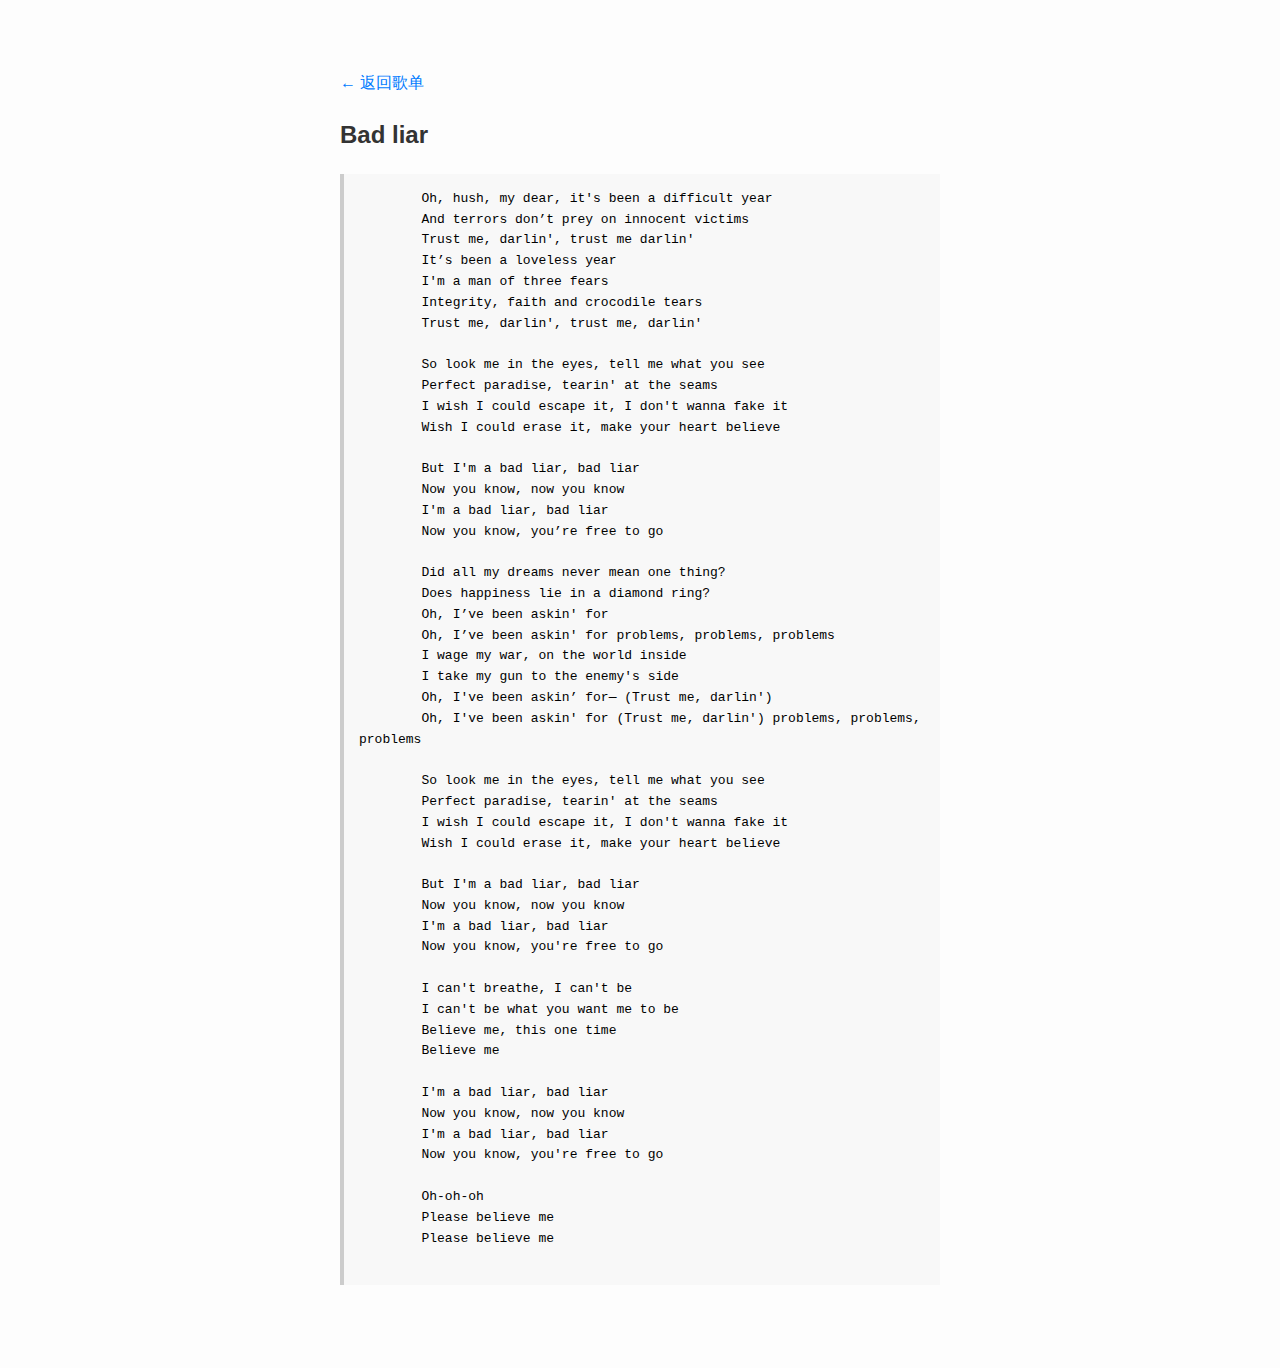
==== bad liar.html @ 4094265f "Add files via upload" ====
<!DOCTYPE html>
<html lang="zh">
<head>
    <meta charset="UTF-8">
    <title>Bad liar</title>
    <link rel="stylesheet" href="style.css">
</head>
<body>
    <a href="index.html">← 返回歌单</a>
    <h2>Bad liar</h2>
    <pre>
        Oh, hush, my dear, it's been a difficult year
        And terrors don’t prey on innocent victims
        Trust me, darlin', trust me darlin'
        It’s been a loveless year
        I'm a man of three fears
        Integrity, faith and crocodile tears
        Trust me, darlin', trust me, darlin'
        
        So look me in the eyes, tell me what you see
        Perfect paradise, tearin' at the seams
        I wish I could escape it, I don't wanna fake it
        Wish I could erase it, make your heart believe
        
        But I'm a bad liar, bad liar
        Now you know, now you know
        I'm a bad liar, bad liar
        Now you know, you’re free to go
        
        Did all my dreams never mean one thing?
        Does happiness lie in a diamond ring?
        Oh, I’ve been askin' for
        Oh, I’ve been askin' for problems, problems, problems
        I wage my war, on the world inside
        I take my gun to the enemy's side
        Oh, I've been askin’ for— (Trust me, darlin')
        Oh, I've been askin' for (Trust me, darlin') problems, problems, problems
        
        So look me in the eyes, tell me what you see
        Perfect paradise, tearin' at the seams
        I wish I could escape it, I don't wanna fake it
        Wish I could erase it, make your heart believe
        
        But I'm a bad liar, bad liar
        Now you know, now you know
        I'm a bad liar, bad liar
        Now you know, you're free to go
        
        I can't breathe, I can't be
        I can't be what you want me to be
        Believe me, this one time
        Believe me
        
        I'm a bad liar, bad liar
        Now you know, now you know
        I'm a bad liar, bad liar
        Now you know, you're free to go
        
        Oh-oh-oh
        Please believe me
        Please believe me
    </pre>
</body>
</html>
---- style.css ----
body {
    font-family: 'Arial', sans-serif;
    max-width: 600px;
    margin: 50px auto;
    padding: 20px;
    background-color: #fdfdfd;
    line-height: 1.6;
}

h1, h2 {
    color: #333;
}

ul {
    list-style: none;
    padding: 0;
}

li {
    margin: 10px 0;
}

a {
    text-decoration: none;
    color: #007bff;
}

a:hover {
    text-decoration: underline;
}

pre {
    background: #f8f8f8;
    padding: 15px;
    border-left: 4px solid #ccc;
    white-space: pre-wrap;
}
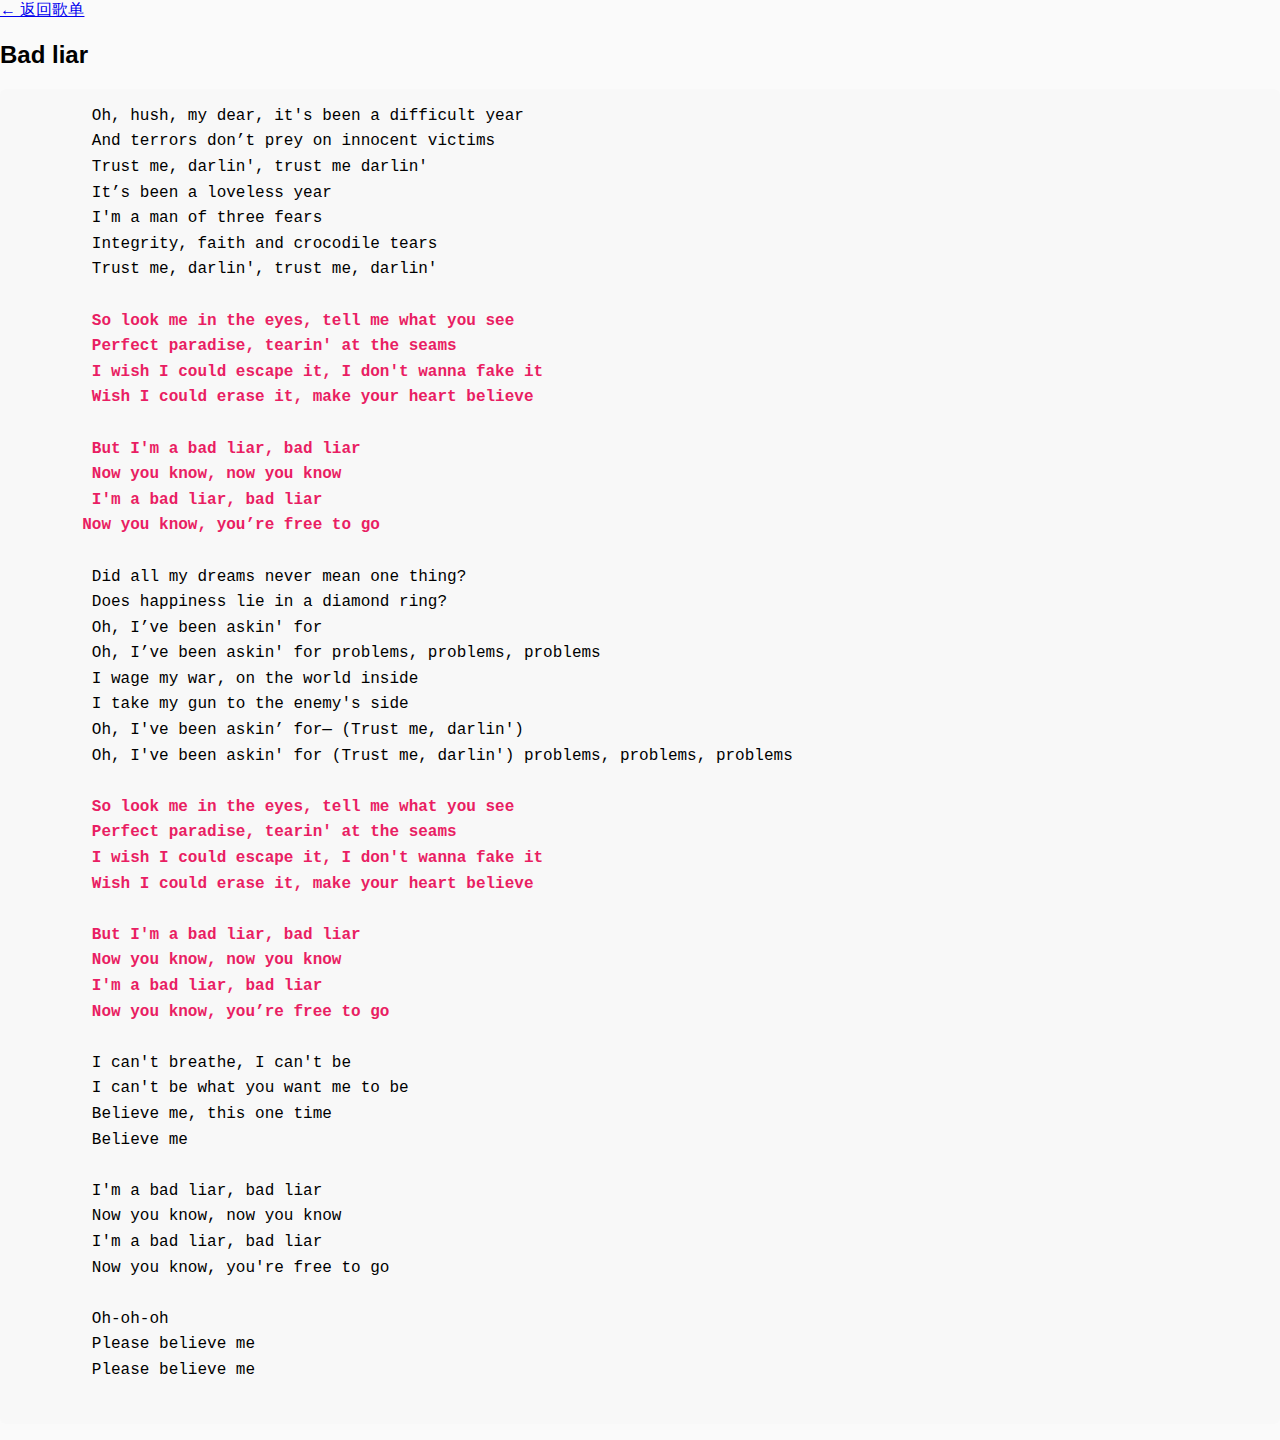
==== commit 709f2ddb: "Add files via upload" ====
--- a/bad liar.html
+++ b/bad liar.html
@@ -6,9 +6,10 @@
     <link rel="stylesheet" href="style.css">
 </head>
 <body>
+
     <a href="index.html">← 返回歌单</a>
-    <h2>Bad liar</h2>
-    <pre>
+    <h2 class="song-title">Bad liar</h2>
+    <pre class="lyrics">
         Oh, hush, my dear, it's been a difficult year
         And terrors don’t prey on innocent victims
         Trust me, darlin', trust me darlin'
@@ -17,15 +18,15 @@
         Integrity, faith and crocodile tears
         Trust me, darlin', trust me, darlin'
         
-        So look me in the eyes, tell me what you see
+        <span class="highlight">So look me in the eyes, tell me what you see
         Perfect paradise, tearin' at the seams
         I wish I could escape it, I don't wanna fake it
-        Wish I could erase it, make your heart believe
+        Wish I could erase it, make your heart believe</span>
         
-        But I'm a bad liar, bad liar
+        <span class="highlight">But I'm a bad liar, bad liar
         Now you know, now you know
         I'm a bad liar, bad liar
-        Now you know, you’re free to go
+       Now you know, you’re free to go</span>
         
         Did all my dreams never mean one thing?
         Does happiness lie in a diamond ring?
@@ -36,15 +37,15 @@
         Oh, I've been askin’ for— (Trust me, darlin')
         Oh, I've been askin' for (Trust me, darlin') problems, problems, problems
         
-        So look me in the eyes, tell me what you see
+        <span class="highlight">So look me in the eyes, tell me what you see
         Perfect paradise, tearin' at the seams
         I wish I could escape it, I don't wanna fake it
-        Wish I could erase it, make your heart believe
-        
-        But I'm a bad liar, bad liar
+        Wish I could erase it, make your heart believe</span>
+            
+        <span class="highlight">But I'm a bad liar, bad liar
         Now you know, now you know
         I'm a bad liar, bad liar
-        Now you know, you're free to go
+        Now you know, you’re free to go</span>
         
         I can't breathe, I can't be
         I can't be what you want me to be
--- a/style.css
+++ b/style.css
@@ -1,37 +1,147 @@
+/* 全局字体和背景 */
 body {
-    font-family: 'Arial', sans-serif;
-    max-width: 600px;
-    margin: 50px auto;
-    padding: 20px;
-    background-color: #fdfdfd;
-    line-height: 1.6;
-}
-
-h1, h2 {
+    margin: 0;
+    padding: 0;
+    font-family: "Helvetica Neue", sans-serif;
+    background-color: #fafafa;
+  }
+  
+  /* 页面主布局：左右排 */
+  .main-layout {
+    display: flex;
+    flex-direction: row;
+    height: 100vh;
+  }
+  
+  /* 左边图片区域 */
+  .left-image {
+    flex: 1;
+    display: flex;
+    align-items: center;
+    justify-content: center;
+    background-color: #f2f2f2;
+    overflow: hidden;
+  }
+  
+  .left-image img {
+    width: 90%;
+    height: auto;
+    max-width: 500px;
+    border-radius: 12px;
+    box-shadow: 0 8px 20px rgba(0, 0, 0, 0.2);
+  }
+  
+  /* 右边内容区域 */
+  .right-content {
+    flex: 1;
+    padding: 60px 40px;
+    background-color: #ffffff;
+    overflow-y: auto;
+  }
+  
+  .right-content h1 {
     color: #333;
-}
-
-ul {
-    list-style: none;
-    padding: 0;
-}
-
-li {
-    margin: 10px 0;
-}
-
-a {
+    margin-bottom: 30px;
+    text-align: center;
+    font-size: 28px;
+  }
+  
+  /* 九宫格专辑区域 */
+  .album-grid {
+    display: grid;
+    grid-template-columns: repeat(3, 1fr);
+    gap: 30px;
+    padding: 0 20px;
+    justify-items: center;
+    align-items: start;
+  }
+  
+  .album-card {
+    text-align: center;
     text-decoration: none;
-    color: #007bff;
-}
-
-a:hover {
-    text-decoration: underline;
-}
-
-pre {
+    color: #333;
+    transition: transform 0.3s ease, box-shadow 0.3s ease;
+  }
+  
+  .album-card img {
+    width: 140px;
+    height: 140px;
+    object-fit: cover;
+    border-radius: 12px;
+    box-shadow: 0 4px 15px rgba(0, 0, 0, 0.1);
+  }
+  
+  .album-title {
+    margin-top: 10px;
+    font-size: 16px;
+    font-weight: bold;
+  }
+  
+  .album-card:hover {
+    transform: scale(1.05);
+    box-shadow: 0 8px 20px rgba(0, 0, 0, 0.2);
+    cursor: pointer;
+  }
+  
+  /* 歌词页预格式样式 */
+  pre {
     background: #f8f8f8;
     padding: 15px;
-    border-left: 4px solid #ccc;
     white-space: pre-wrap;
-}
+    font-size: 16px;
+    line-height: 1.6;
+    border-radius: 6px;
+  }
+  
+  /* 高亮样式 */
+.highlight {
+    color: #e91e63; /* 玫红色 */
+    font-weight: bold;
+  }
+
+  /* ✅ 移动端适配 */
+  @media (max-width: 768px) {
+    .main-layout {
+      flex-direction: column;
+      height: auto;
+    }
+  
+    .left-image,
+    .right-content {
+      flex: none;
+      width: 100%;
+    }
+  
+    .left-image {
+      padding: 20px;
+    }
+  
+    .left-image img {
+      width: 100%;
+      max-width: 100%;
+      height: auto;
+      border-radius: 0;
+      box-shadow: none;
+    }
+  
+    .right-content {
+      padding: 30px 20px;
+    }
+  
+    .album-grid {
+      grid-template-columns: repeat(2, 1fr);
+      gap: 20px;
+    }
+  
+    .album-card img {
+      width: 100%;
+      height: auto;
+    }
+    
+    .center-title {
+        text-align: center;
+        margin-bottom: 20px;
+        font-weight: bold;
+      }
+      
+  }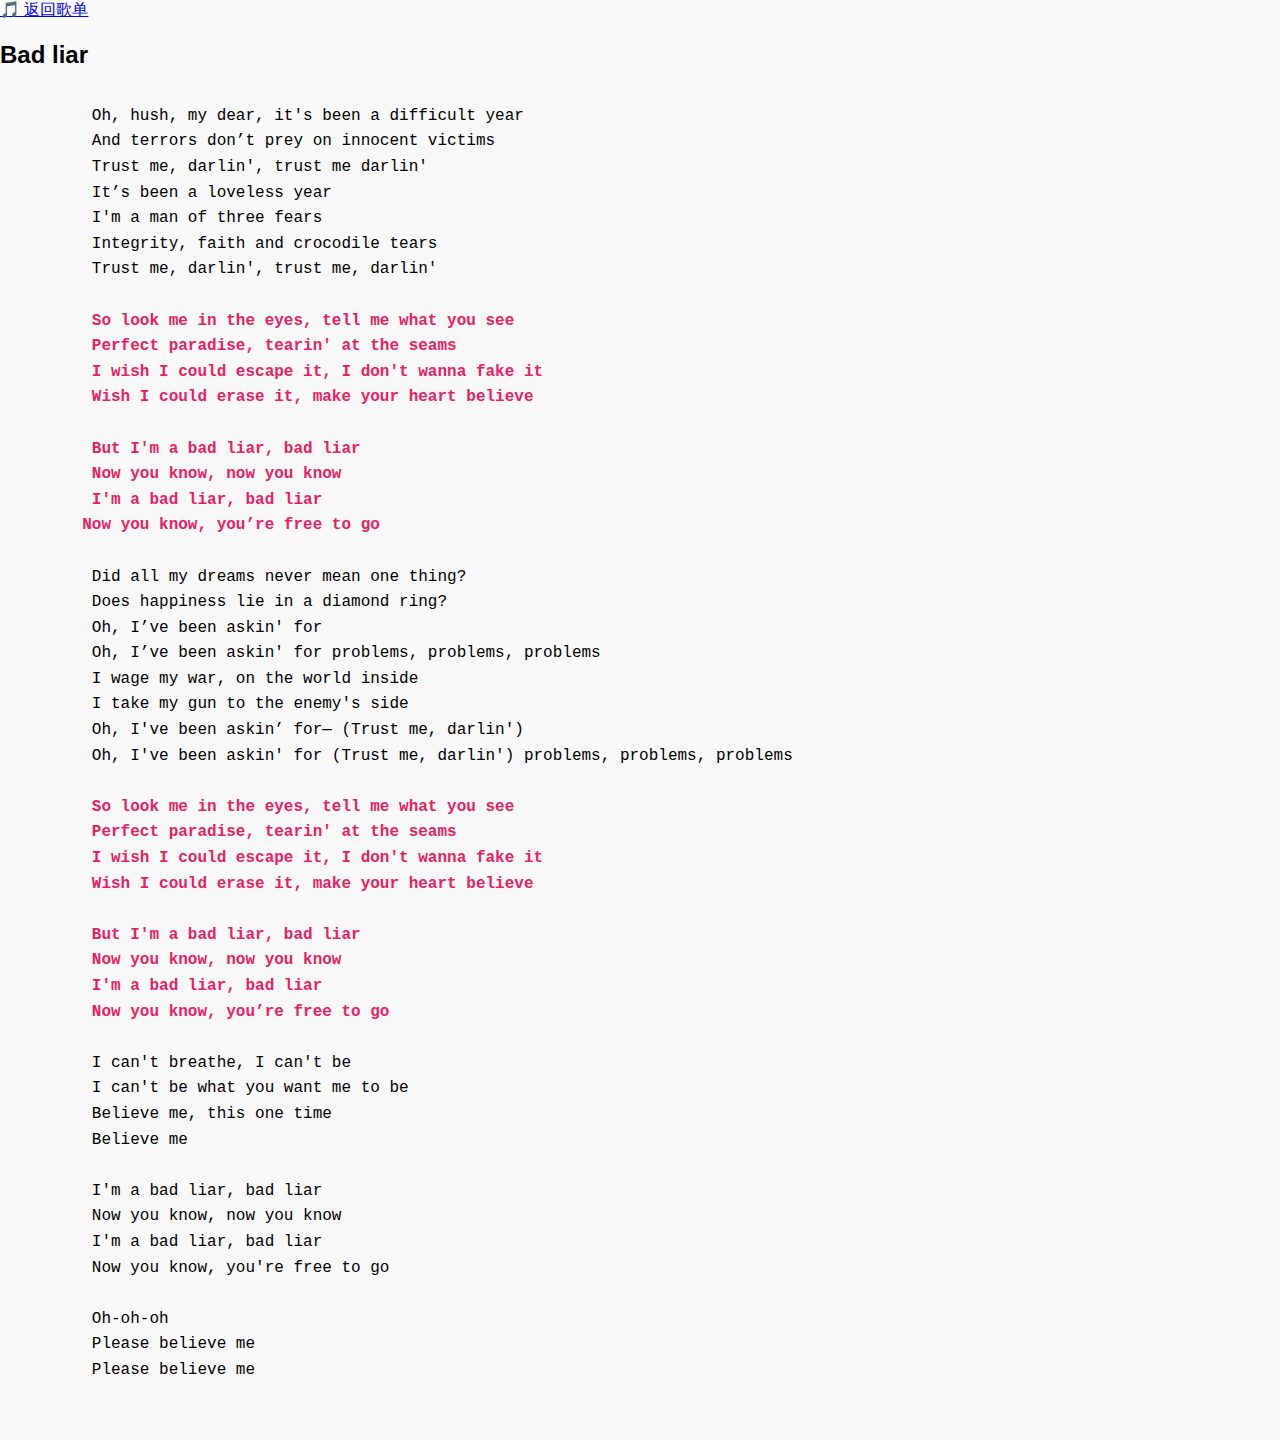
==== commit fa2eb5e2: "Add files via upload" ====
--- a/bad liar.html
+++ b/bad liar.html
@@ -7,8 +7,15 @@
 </head>
 <body>
 
-    <a href="index.html">← 返回歌单</a>
+    <!-- 返回按钮 -->
+    <div class="back-to-home">
+        <a href="index.html">🎵 返回歌单</a>
+    </div>      
+
+    <!-- 歌曲标题 -->
     <h2 class="song-title">Bad liar</h2>
+
+    <!-- 歌词内容 -->
     <pre class="lyrics">
         Oh, hush, my dear, it's been a difficult year
         And terrors don’t prey on innocent victims
--- a/style.css
+++ b/style.css
@@ -4,144 +4,192 @@
     padding: 0;
     font-family: "Helvetica Neue", sans-serif;
     background-color: #fafafa;
-  }
-  
-  /* 页面主布局：左右排 */
-  .main-layout {
+}
+
+/* 页面主布局：左右排 */
+.main-layout {
     display: flex;
     flex-direction: row;
     height: 100vh;
-  }
-  
-  /* 左边图片区域 */
-  .left-image {
+}
+
+/* 左边图片区域 */
+.left-image {
     flex: 1;
     display: flex;
     align-items: center;
     justify-content: center;
     background-color: #f2f2f2;
     overflow: hidden;
-  }
-  
-  .left-image img {
+}
+
+.left-image img {
     width: 90%;
     height: auto;
     max-width: 500px;
     border-radius: 12px;
     box-shadow: 0 8px 20px rgba(0, 0, 0, 0.2);
-  }
-  
-  /* 右边内容区域 */
-  .right-content {
+}
+
+/* 右边内容区域 */
+.right-content {
     flex: 1;
     padding: 60px 40px;
     background-color: #ffffff;
     overflow-y: auto;
-  }
-  
-  .right-content h1 {
+}
+
+.right-content h1 {
     color: #333;
     margin-bottom: 30px;
     text-align: center;
     font-size: 28px;
-  }
-  
-  /* 九宫格专辑区域 */
-  .album-grid {
+}
+
+/* 九宫格专辑区域 */
+.album-grid {
     display: grid;
     grid-template-columns: repeat(3, 1fr);
     gap: 30px;
     padding: 0 20px;
     justify-items: center;
     align-items: start;
-  }
-  
-  .album-card {
+}
+
+.album-card {
     text-align: center;
     text-decoration: none;
     color: #333;
     transition: transform 0.3s ease, box-shadow 0.3s ease;
-  }
-  
-  .album-card img {
+}
+
+.album-card img {
     width: 140px;
     height: 140px;
     object-fit: cover;
     border-radius: 12px;
     box-shadow: 0 4px 15px rgba(0, 0, 0, 0.1);
-  }
-  
-  .album-title {
+}
+
+.album-title {
     margin-top: 10px;
     font-size: 16px;
     font-weight: bold;
-  }
-  
-  .album-card:hover {
+}
+
+.album-card:hover {
     transform: scale(1.05);
     box-shadow: 0 8px 20px rgba(0, 0, 0, 0.2);
     cursor: pointer;
-  }
-  
-  /* 歌词页预格式样式 */
-  pre {
+}
+
+/* 歌词页预格式样式 */
+pre {
     background: #f8f8f8;
     padding: 15px;
     white-space: pre-wrap;
     font-size: 16px;
     line-height: 1.6;
     border-radius: 6px;
-  }
-  
-  /* 高亮样式 */
+}
+
+/* 高亮样式 */
 .highlight {
     color: #e91e63; /* 玫红色 */
     font-weight: bold;
-  }
+}
 
-  /* ✅ 移动端适配 */
-  @media (max-width: 768px) {
+/* ✅ 移动端适配 */
+@media (max-width: 768px) {
     .main-layout {
-      flex-direction: column;
-      height: auto;
+        flex-direction: column;
+        height: auto;
     }
-  
+
     .left-image,
     .right-content {
-      flex: none;
-      width: 100%;
+        flex: none;
+        width: 100%;
     }
-  
+
     .left-image {
-      padding: 20px;
+        padding: 20px;
     }
-  
+
     .left-image img {
-      width: 100%;
-      max-width: 100%;
-      height: auto;
-      border-radius: 0;
-      box-shadow: none;
+        width: 100%;
+        max-width: 100%;
+        height: auto;
+        border-radius: 0;
+        box-shadow: none;
     }
-  
+
     .right-content {
-      padding: 30px 20px;
+        padding: 30px 20px;
     }
-  
+
     .album-grid {
-      grid-template-columns: repeat(2, 1fr);
-      gap: 20px;
+        grid-template-columns: repeat(3, 1fr); /* 三列显示 */
+        gap: 15px;
+        padding: 0 10px;
     }
-  
+
     .album-card img {
-      width: 100%;
-      height: auto;
+        width: 100px;
+        height: 100px;
+        object-fit: cover;
     }
-    
+
+    .album-title {
+        font-size: 14px;
+    }
+
     .center-title {
         text-align: center;
         margin-bottom: 20px;
         font-weight: bold;
-      }
-      
-  }+    }
+
+    /* 返回按钮 */
+    .back-to-home {
+        margin-top: 30px;
+        text-align: center;
+    }
+    
+    .back-to-home a {
+        display: inline-block;
+        font-size: 22px;
+        font-weight: bold;
+        color: #ffffff;
+        background-color: #ff4b2b; /* 红色背景 */
+        padding: 14px 30px;
+        border-radius: 50px; /* 圆角按钮 */
+        text-decoration: none;
+        box-shadow: 0 8px 15px rgba(0, 0, 0, 0.1); /* 按钮阴影效果 */
+        transition: background-color 0.3s ease, transform 0.3s ease, box-shadow 0.3s ease; /* 动画效果 */
+    }
+    
+    .back-to-home a:hover {
+        background-color: #e84325; /* 更深的红色 */
+        transform: translateY(-5px); /* 向上浮动效果 */
+        box-shadow: 0 12px 20px rgba(0, 0, 0, 0.15); /* 更强的阴影效果 */
+    }
+
+    .back-to-home a:active {
+        transform: translateY(0); /* 点击时恢复原位 */
+        box-shadow: 0 6px 10px rgba(0, 0, 0, 0.1); /* 轻微阴影效果 */
+    }
+
+    /* 歌曲标题 */
+    .song-title {
+        text-align: center;
+        font-size: 28px;
+        margin: 30px 0;
+        color: #333;
+    }
+
+    .highlight {
+        background-color: yellow;
+        font-weight: bold;
+    }      
+}
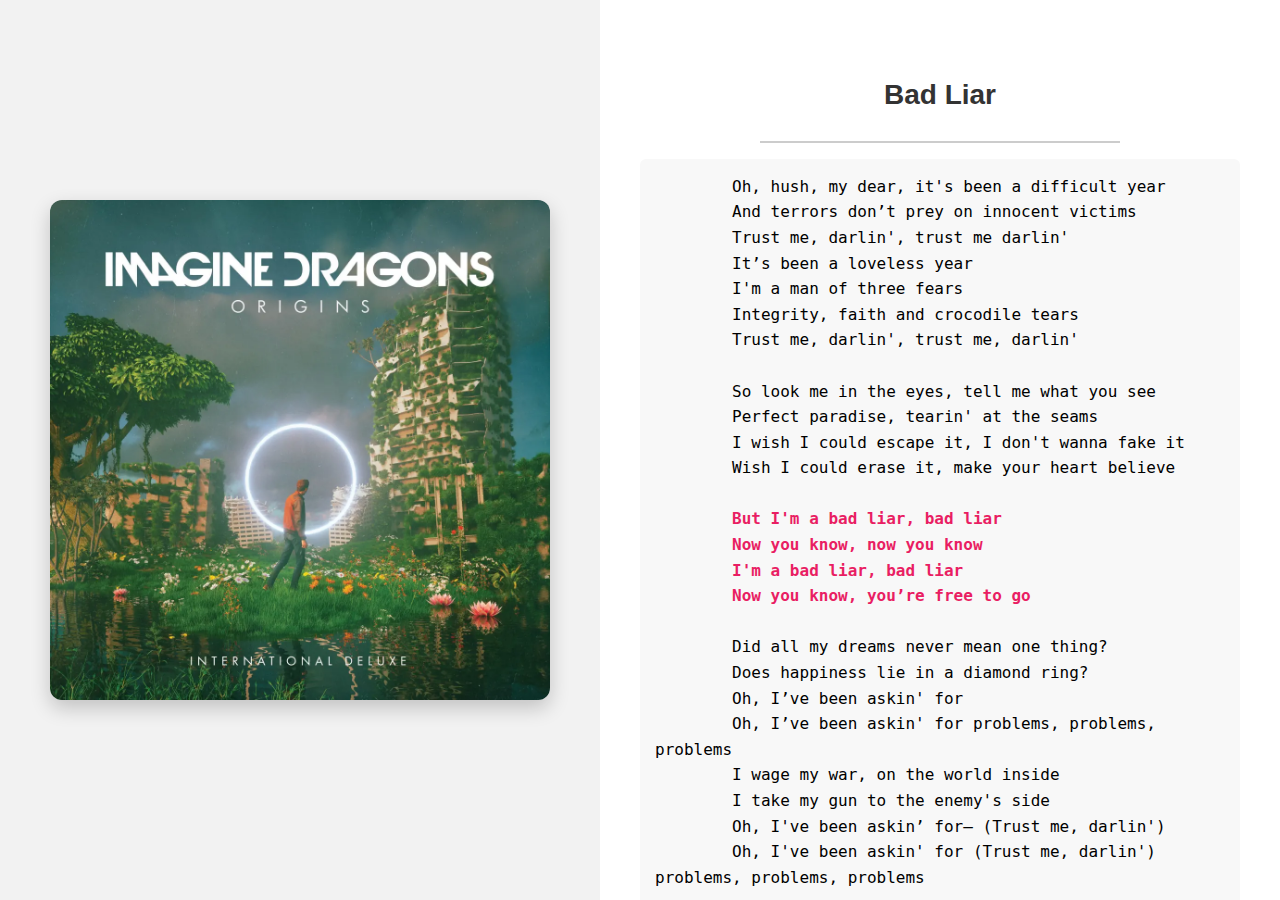
==== commit 681cd999: "Add files via upload" ====
--- a/bad liar.html
+++ b/bad liar.html
@@ -1,22 +1,25 @@
 <!DOCTYPE html>
 <html lang="zh">
 <head>
-    <meta charset="UTF-8">
-    <title>Bad liar</title>
-    <link rel="stylesheet" href="style.css">
+  <meta charset="UTF-8">
+  <title>Bad Liar - Imagine Dragons</title>
+  <link rel="stylesheet" href="style.css">
+  <meta name="viewport" content="width=device-width, initial-scale=1.0">
 </head>
 <body>
+  <div class="main-layout">
 
-    <!-- 返回按钮 -->
-    <div class="back-to-home">
-        <a href="index.html">🎵 返回歌单</a>
-    </div>      
+    <!-- 左侧图片区域 -->
+    <div class="left-image">
+      <img src="bad liar.jpg" alt="Bad Liar">
+    </div>
 
-    <!-- 歌曲标题 -->
-    <h2 class="song-title">Bad liar</h2>
-
-    <!-- 歌词内容 -->
-    <pre class="lyrics">
+    <!-- 右侧内容区域：标题 + 歌词 -->
+    <div class="right-content">
+      <h1 class="center-title">Bad Liar</h1>
+      <hr style="width: 60%; margin: 10px auto; border: none; border-top: 2px solid #ccc;">
+      
+      <pre>
         Oh, hush, my dear, it's been a difficult year
         And terrors don’t prey on innocent victims
         Trust me, darlin', trust me darlin'
@@ -25,15 +28,15 @@
         Integrity, faith and crocodile tears
         Trust me, darlin', trust me, darlin'
         
-        <span class="highlight">So look me in the eyes, tell me what you see
+        So look me in the eyes, tell me what you see
         Perfect paradise, tearin' at the seams
         I wish I could escape it, I don't wanna fake it
-        Wish I could erase it, make your heart believe</span>
+        Wish I could erase it, make your heart believe
         
         <span class="highlight">But I'm a bad liar, bad liar
         Now you know, now you know
         I'm a bad liar, bad liar
-       Now you know, you’re free to go</span>
+        Now you know, you’re free to go</span>
         
         Did all my dreams never mean one thing?
         Does happiness lie in a diamond ring?
@@ -44,29 +47,32 @@
         Oh, I've been askin’ for— (Trust me, darlin')
         Oh, I've been askin' for (Trust me, darlin') problems, problems, problems
         
-        <span class="highlight">So look me in the eyes, tell me what you see
+        So look me in the eyes, tell me what you see
         Perfect paradise, tearin' at the seams
         I wish I could escape it, I don't wanna fake it
-        Wish I could erase it, make your heart believe</span>
-            
+        Wish I could erase it, make your heart believe
+        
         <span class="highlight">But I'm a bad liar, bad liar
         Now you know, now you know
         I'm a bad liar, bad liar
-        Now you know, you’re free to go</span>
+        Now you know, you're free to go</span>
         
         I can't breathe, I can't be
         I can't be what you want me to be
         Believe me, this one time
         Believe me
         
-        I'm a bad liar, bad liar
+        <span class="highlight">I'm a bad liar, bad liar
         Now you know, now you know
         I'm a bad liar, bad liar
-        Now you know, you're free to go
+        Now you know, you're free to go</span>
         
         Oh-oh-oh
         Please believe me
         Please believe me
-    </pre>
+      </pre>
+    </div>
+
+  </div>
 </body>
 </html>
--- a/style.css
+++ b/style.css
@@ -129,19 +129,13 @@
     }
 
     .album-grid {
-        grid-template-columns: repeat(3, 1fr); /* 三列显示 */
-        gap: 15px;
-        padding: 0 10px;
+        grid-template-columns: repeat(2, 1fr);
+        gap: 20px;
     }
 
     .album-card img {
-        width: 100px;
-        height: 100px;
-        object-fit: cover;
-    }
-
-    .album-title {
-        font-size: 14px;
+        width: 100%;
+        height: auto;
     }
 
     .center-title {
@@ -149,47 +143,4 @@
         margin-bottom: 20px;
         font-weight: bold;
     }
-
-    /* 返回按钮 */
-    .back-to-home {
-        margin-top: 30px;
-        text-align: center;
-    }
-    
-    .back-to-home a {
-        display: inline-block;
-        font-size: 22px;
-        font-weight: bold;
-        color: #ffffff;
-        background-color: #ff4b2b; /* 红色背景 */
-        padding: 14px 30px;
-        border-radius: 50px; /* 圆角按钮 */
-        text-decoration: none;
-        box-shadow: 0 8px 15px rgba(0, 0, 0, 0.1); /* 按钮阴影效果 */
-        transition: background-color 0.3s ease, transform 0.3s ease, box-shadow 0.3s ease; /* 动画效果 */
-    }
-    
-    .back-to-home a:hover {
-        background-color: #e84325; /* 更深的红色 */
-        transform: translateY(-5px); /* 向上浮动效果 */
-        box-shadow: 0 12px 20px rgba(0, 0, 0, 0.15); /* 更强的阴影效果 */
-    }
-
-    .back-to-home a:active {
-        transform: translateY(0); /* 点击时恢复原位 */
-        box-shadow: 0 6px 10px rgba(0, 0, 0, 0.1); /* 轻微阴影效果 */
-    }
-
-    /* 歌曲标题 */
-    .song-title {
-        text-align: center;
-        font-size: 28px;
-        margin: 30px 0;
-        color: #333;
-    }
-
-    .highlight {
-        background-color: yellow;
-        font-weight: bold;
-    }      
 }
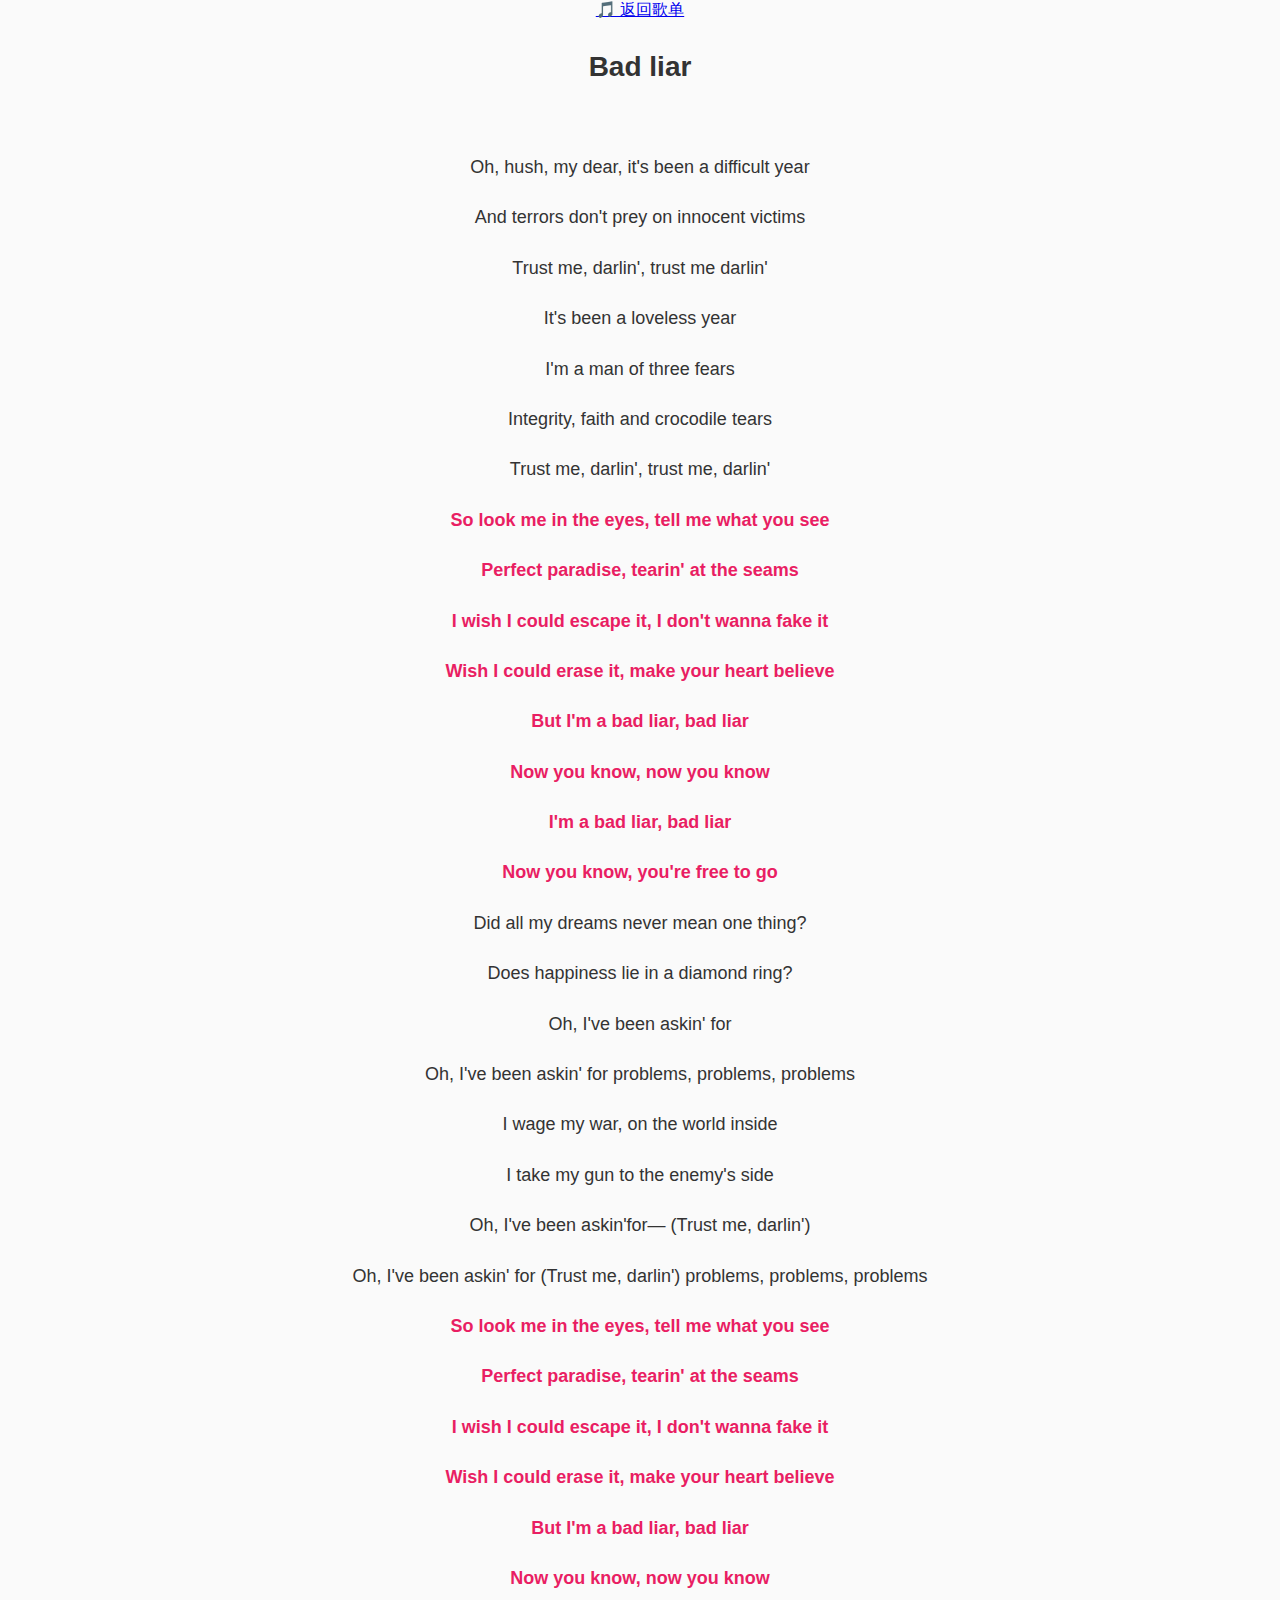
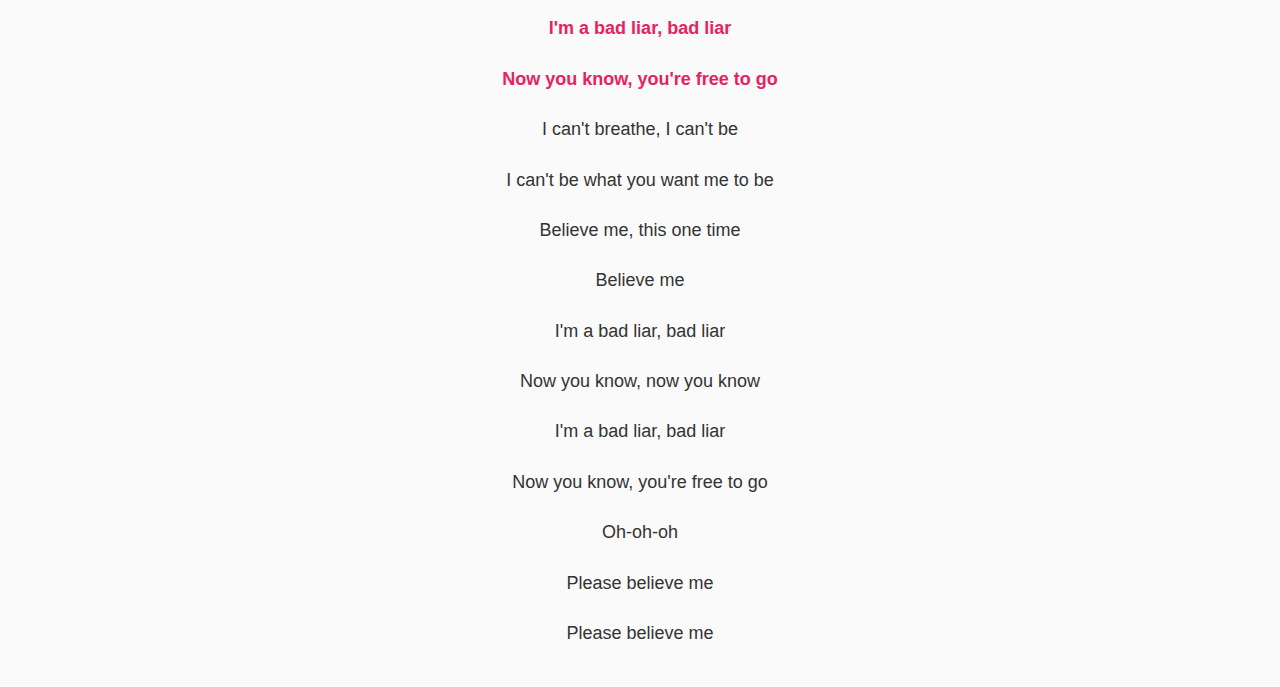
==== commit 7a6703ae: "Add files via upload" ====
--- a/bad liar.html
+++ b/bad liar.html
@@ -1,78 +1,74 @@
 <!DOCTYPE html>
 <html lang="zh">
 <head>
-  <meta charset="UTF-8">
-  <title>Bad Liar - Imagine Dragons</title>
-  <link rel="stylesheet" href="style.css">
-  <meta name="viewport" content="width=device-width, initial-scale=1.0">
+    <meta charset="UTF-8">
+    <meta name="viewport" content="width=device-width, initial-scale=1.0">
+    <title>Bad liar</title>
+    <link rel="stylesheet" href="style.css">
 </head>
 <body>
-  <div class="main-layout">
 
-    <!-- 左侧图片区域 -->
-    <div class="left-image">
-      <img src="bad liar.jpg" alt="Bad Liar">
+    <!-- 返回歌单按钮 -->
+    <div class="back-to-home">
+        <a href="index.html">🎵 返回歌单</a>
     </div>
 
-    <!-- 右侧内容区域：标题 + 歌词 -->
-    <div class="right-content">
-      <h1 class="center-title">Bad Liar</h1>
-      <hr style="width: 60%; margin: 10px auto; border: none; border-top: 2px solid #ccc;">
-      
-      <pre>
-        Oh, hush, my dear, it's been a difficult year
-        And terrors don’t prey on innocent victims
-        Trust me, darlin', trust me darlin'
-        It’s been a loveless year
-        I'm a man of three fears
-        Integrity, faith and crocodile tears
-        Trust me, darlin', trust me, darlin'
-        
-        So look me in the eyes, tell me what you see
-        Perfect paradise, tearin' at the seams
-        I wish I could escape it, I don't wanna fake it
-        Wish I could erase it, make your heart believe
-        
-        <span class="highlight">But I'm a bad liar, bad liar
-        Now you know, now you know
-        I'm a bad liar, bad liar
-        Now you know, you’re free to go</span>
-        
-        Did all my dreams never mean one thing?
-        Does happiness lie in a diamond ring?
-        Oh, I’ve been askin' for
-        Oh, I’ve been askin' for problems, problems, problems
-        I wage my war, on the world inside
-        I take my gun to the enemy's side
-        Oh, I've been askin’ for— (Trust me, darlin')
-        Oh, I've been askin' for (Trust me, darlin') problems, problems, problems
-        
-        So look me in the eyes, tell me what you see
-        Perfect paradise, tearin' at the seams
-        I wish I could escape it, I don't wanna fake it
-        Wish I could erase it, make your heart believe
-        
-        <span class="highlight">But I'm a bad liar, bad liar
-        Now you know, now you know
-        I'm a bad liar, bad liar
-        Now you know, you're free to go</span>
-        
-        I can't breathe, I can't be
-        I can't be what you want me to be
-        Believe me, this one time
-        Believe me
-        
-        <span class="highlight">I'm a bad liar, bad liar
-        Now you know, now you know
-        I'm a bad liar, bad liar
-        Now you know, you're free to go</span>
-        
-        Oh-oh-oh
-        Please believe me
-        Please believe me
-      </pre>
+    <!-- 歌曲标题 -->
+    <h2 class="song-title">Bad liar</h2>
+
+    <!-- 歌词内容 -->
+    <div class="lyrics">
+        <p>Oh, hush, my dear, it's been a difficult year</p>
+        <p>And terrors don't prey on innocent victims</p>
+        <p>Trust me, darlin', trust me darlin'</p>
+        <p>It's been a loveless year</p>
+        <p>I'm a man of three fears</p>
+        <p>Integrity, faith and crocodile tears</p>
+        <p>Trust me, darlin', trust me, darlin'</p>
+
+        <p class="highlight">So look me in the eyes, tell me what you see</p>
+        <p class="highlight">Perfect paradise, tearin' at the seams</p>
+        <p class="highlight">I wish I could escape it, I don't wanna fake it</p>
+        <p class="highlight">Wish I could erase it, make your heart believe</p>
+
+        <p class="highlight">But I'm a bad liar, bad liar</p>
+        <p class="highlight">Now you know, now you know</p>
+        <p class="highlight">I'm a bad liar, bad liar</p>
+        <p class="highlight">Now you know, you're free to go</p>
+
+        <p>Did all my dreams never mean one thing?</p>
+        <p>Does happiness lie in a diamond ring?</p>
+        <p>Oh, I've been askin' for</p>
+        <p>Oh, I've been askin' for problems, problems, problems</p>
+        <p>I wage my war, on the world inside</p>
+        <p>I take my gun to the enemy's side</p>
+        <p>Oh, I've been askin'for— (Trust me, darlin')</p>
+        <p>Oh, I've been askin' for (Trust me, darlin') problems, problems, problems</p>
+
+        <p class="highlight">So look me in the eyes, tell me what you see</p>
+        <p class="highlight">Perfect paradise, tearin' at the seams</p>
+        <p class="highlight">I wish I could escape it, I don't wanna fake it</p>
+        <p class="highlight">Wish I could erase it, make your heart believe</p>
+
+        <p class="highlight">But I'm a bad liar, bad liar</p>
+        <p class="highlight">Now you know, now you know</p>
+        <p class="highlight">I'm a bad liar, bad liar</p>
+        <p class="highlight">Now you know, you're free to go</p>
+
+        <p>I can't breathe, I can't be</p>
+        <p>I can't be what you want me to be</p>
+        <p>Believe me, this one time</p>
+        <p>Believe me</p>
+
+        <p>I'm a bad liar, bad liar</p>
+        <p>Now you know, now you know</p>
+        <p>I'm a bad liar, bad liar</p>
+        <p>Now you know, you're free to go</p>
+
+        <p>Oh-oh-oh</p>
+        <p>Please believe me</p>
+        <p>Please believe me</p>
     </div>
 
-  </div>
 </body>
 </html>
--- a/style.css
+++ b/style.css
@@ -4,6 +4,8 @@
     padding: 0;
     font-family: "Helvetica Neue", sans-serif;
     background-color: #fafafa;
+    color: #333;
+    text-align: center; /* 全局文本居中 */
 }
 
 /* 页面主布局：左右排 */
@@ -83,64 +85,43 @@
     cursor: pointer;
 }
 
-/* 歌词页预格式样式 */
-pre {
-    background: #f8f8f8;
-    padding: 15px;
-    white-space: pre-wrap;
-    font-size: 16px;
-    line-height: 1.6;
-    border-radius: 6px;
+/* 歌词页样式 */
+.song-title {
+    font-size: 28px;
+    margin: 30px 0;
+    color: #333;
+}
+
+/* 歌词容器 */
+.lyrics {
+    text-align: center; /* 歌词内容居中 */
+    font-size: 18px; /* 默认字体大小 */
+    line-height: 1.8; /* 行间距 */
+    margin: 0 auto;
+    padding: 20px;
+    max-width: 800px; /* 设置最大宽度，确保大屏显示合适 */
 }
 
 /* 高亮样式 */
 .highlight {
-    color: #e91e63; /* 玫红色 */
+    color: #e91e63; /* 玫红色字体 */
     font-weight: bold;
 }
 
 /* ✅ 移动端适配 */
 @media (max-width: 768px) {
-    .main-layout {
-        flex-direction: column;
-        height: auto;
+    .song-title {
+        font-size: 24px; /* 移动端歌名字体大小 */
     }
 
-    .left-image,
-    .right-content {
-        flex: none;
-        width: 100%;
+    .lyrics {
+        font-size: 16px; /* 移动端字体适配 */
+        line-height: 1.6; /* 行间距调整 */
+        padding: 15px;
+        max-width: 95%; /* 更小的最大宽度，适合手机 */
     }
 
-    .left-image {
-        padding: 20px;
-    }
-
-    .left-image img {
-        width: 100%;
-        max-width: 100%;
-        height: auto;
-        border-radius: 0;
-        box-shadow: none;
-    }
-
-    .right-content {
-        padding: 30px 20px;
-    }
-
-    .album-grid {
-        grid-template-columns: repeat(2, 1fr);
-        gap: 20px;
-    }
-
-    .album-card img {
-        width: 100%;
-        height: auto;
-    }
-
-    .center-title {
-        text-align: center;
-        margin-bottom: 20px;
-        font-weight: bold;
+    .highlight {
+        font-size: 16px; /* 移动端高亮字体大小 */
     }
 }
